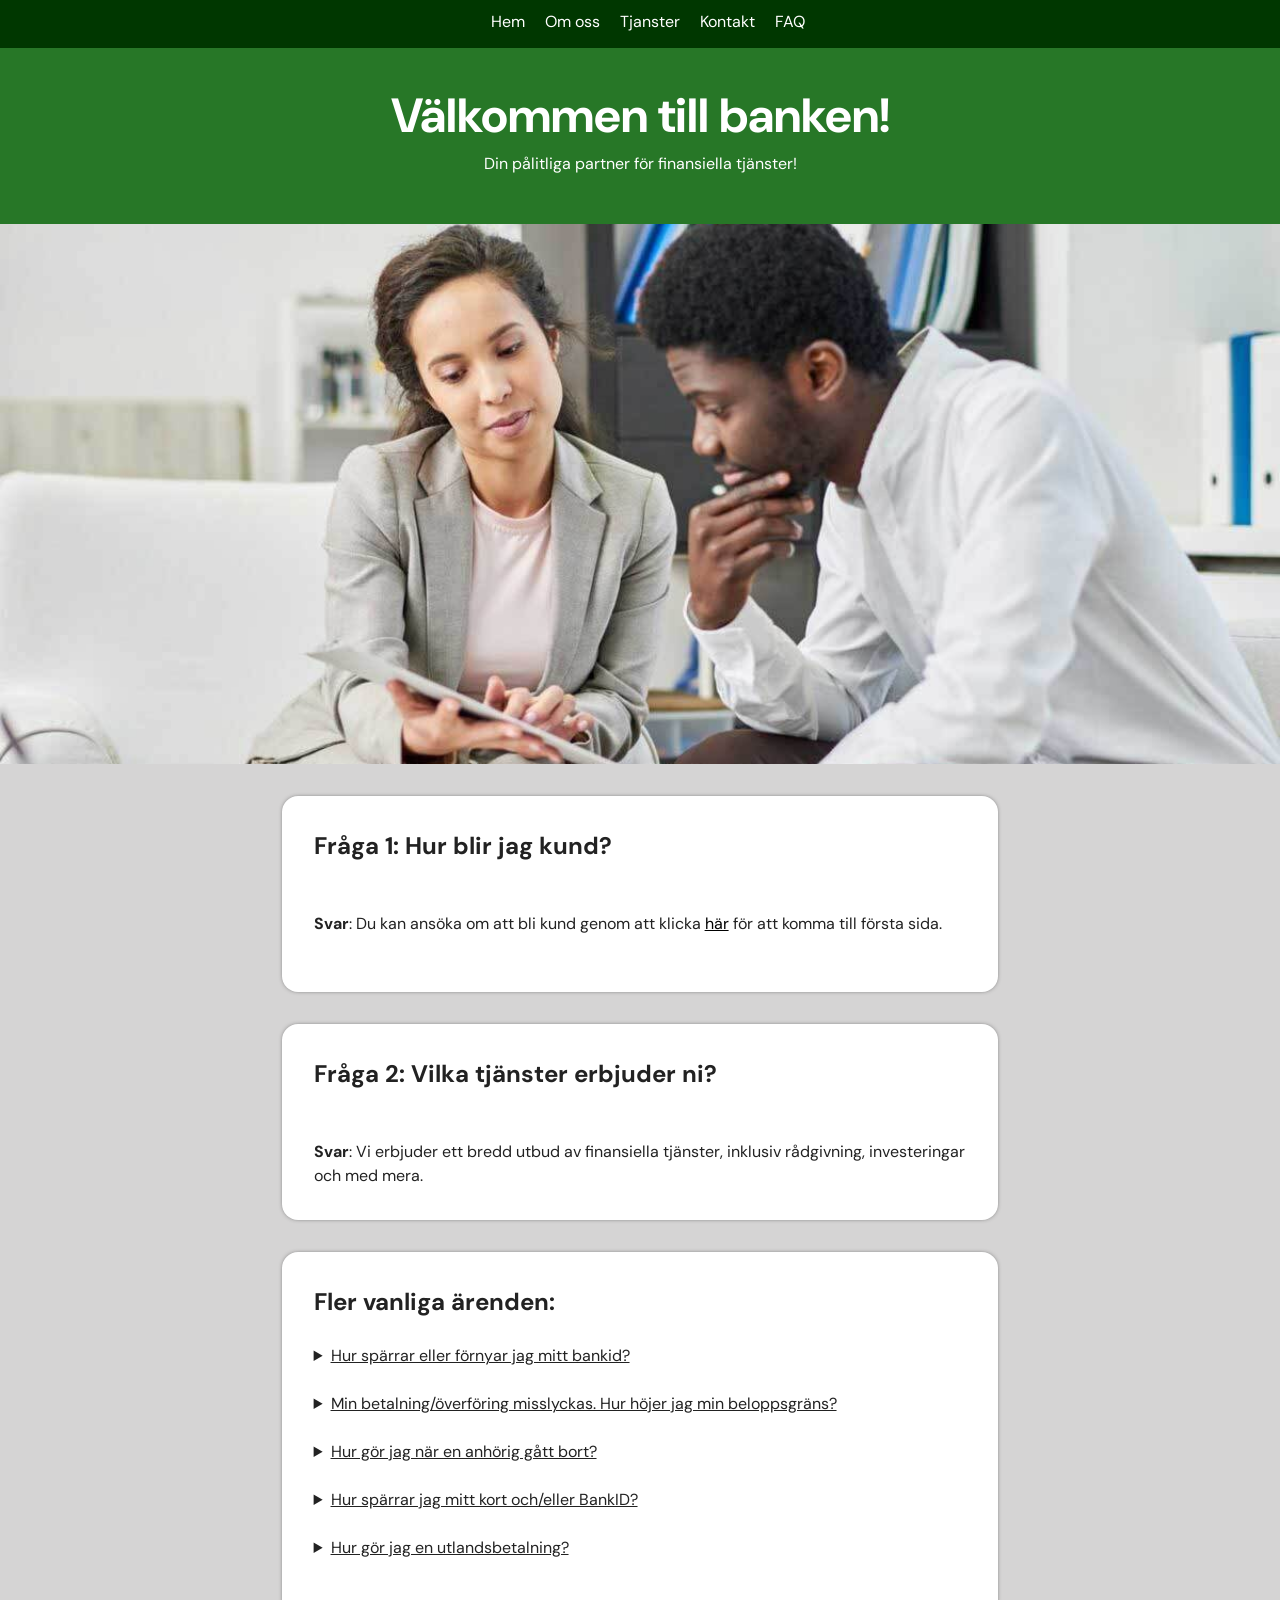
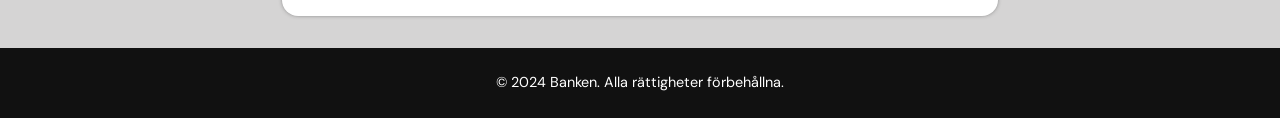
==== faq.html @ bcc9dff6 "fixat bilderna på alla sidor igen" ====
<!DOCTYPE html>
<html lang="en">
<head>
    <meta charset="UTF-8">
    <meta name="viewport" content="width=device-width, initial-scale=1.0">
    <meta name="description" content="Frågor och svar om Banken.">
    <link href="https://fonts.googleapis.com/css2?family=DM+Sans:ital,opsz,wght@0,9..40,100..1000;1,9..40,100..1000&display=swap" rel="stylesheet">
    <link rel="stylesheet" type="text/css" href="css/reset.css" />
    <link rel="stylesheet" type="text/css" href="css/styles.css" />
    <link rel="stylesheet" href="https://cdnjs.cloudflare.com/ajax/libs/font-awesome/4.7.0/css/font-awesome.min.css">
    <title>Banken</title>
</head>
<body>

    <header> 
        <nav>
            <ul>
                <li class="navlink"><a href="index.html">Hem</a></li>
                <li class="navlink"><a href="om-oss.html">Om oss</a></li>
                <li class="navlink"><a href="tjanster.html">Tjanster</a></li>
                <li class="navlink"><a href="kontakt.html">Kontakt</a></li>
                <li class="navlink"><a href="faq.html">FAQ</a></li>
            
                <div class="topnav">
                
                <div id="myLinks">
                    <a href="index.html">Hem</a>
                    <a href="tjanster.html">Tjänster</a>
                    <a href="om-oss.html">Om oss</a>
                    <a href="kontakt.html">Kontakt</a>
                    <a href="faq.html">FAQ</a>
                </div>
        
                <a href="javascript:void(0);" class="icon" onclick="myFunction()">
                    <i class="fa fa-bars"></i>
                </a>
            </div>
        
        </nav>

    <script>
        function myFunction() {
      var x = document.getElementById("myLinks");
      if (x.style.display === "block") {
        x.style.display = "none";
      } else {
        x.style.display = "block";
      }
    } 
    </script>

     <div class="title-wrapper">
        <h1>Välkommen till banken!</h1>
        <p>Din pålitliga partner för finansiella tjänster!</p>
     </div>

    <div class="top-image top-image-faq">
    </div>

    </header>
    
    <main class="inner-wrapper">

        <section class="section faq-question">
            
            <div class="box-container">
        
                <div class="box">
                <h2> Fråga 1: Hur blir jag kund?</h2><br>
                <p><strong>Svar</strong>: Du kan ansöka om att bli kund genom att klicka <a href="#index.html">här</a> för att komma till första sida.</p><br>
                </div> 
                
                <div class="box">
                <h2>Fråga 2: Vilka tjänster erbjuder ni?</h2><br>
                <p><strong>Svar</strong>: Vi erbjuder ett bredd utbud av finansiella tjänster, inklusiv rådgivning, investeringar och med mera.</p>
                </div>  
                <div class="box">
                    <h2>Fler vanliga ärenden:</h2><br>

                    <div class="accordion">
                        <details>
                            <summary><u>Hur spärrar eller förnyar jag mitt bankid?</u></summary>
                            <p>Om du har en ny mobil/surfplatta finns det två sätt att ladda ner ett nytt Mobilt BankID, beroende på om du har kvar Mobilt BankID på din gamla mobil/surfplatta. Välj det scenario som passar dig:

                                Jag har kvar ett giltigt BankID
                                
                                Jag har inget giltigt BankID/Ska skaffa BankID hos Nordea för första gången
                                
                                Observera att om du saknar giltigt BankID behöver du din personliga kod för att kunna skaffa ett nytt. Saknar du även personlig kod behöver du beställa en ny kod genom att ringa Kundservice på 0771-22 44 88.
                                
                                Läs mer om hur du skaffar och förnyar ditt BankID.</p>
    
                        </details><br>
                                        <details><summary><u>Min betalning/överföring misslyckas. Hur höjer jag min beloppsgräns?</u></summary>
                                                <p>Det finns en gräns för hur stora överföringar och betalningar du kan göra sammanlagt per dag. Gränsen är individuell och om du går över din gräns får du ett felmeddelande när du försöker göra din betalning eller överföring. Du kan ändra beloppsgränsen genom att ringa Kundservice på 0771-22 44 88.

                                Läs mer om beloppsgränser för Swish, kortköp och uttag i automat.</p>
                        </details><br>
                        <details><summary><u>Hur gör jag när en anhörig gått bort?</u></summary>
                        <p>Det är mycket att tänka på när någon går bort. Därför har vi tagit fram en checklista över vad du behöver göra, och vad vi hjälper dig med. 

                            Checklista - när en anhörig går bort
                            
                            Så hanterar du dödsboets räkningar
                            
                            Annat som är bra att veta vid dödsfall</p>
                        </details><br>
                        <details><summary><u>Hur spärrar jag mitt kort och/eller BankID?</u></summary>
                        <p>Behöver du spärra ditt kort och/eller BankID? Läs mer om vad du ska göra här.

                            Har du, eller misstänker du att du, blivit utsatt för bedrägeri? Läs mer om vad du ska göra här.</p>
                        </details><br>
                        <details><summary><u>Hur gör jag en utlandsbetalning?</u></summary>
                        <p>För att göra en utlandsbetalning behöver du först ansöka om tjänsten genom att ringa Kundtjänst. I samtalet behöver du kunna legitimera dig och sedan signera aktiveringen av tjänsten med hjälp av Mobilt BankID eller Nordea ID-dosa.

                            När tjänsten är aktiverad genomför du din betalning via sidan Utlandsbetalningar.</p>
                        </details><br>

                    </div>
                    
                </div>

            </div>           
        </section>
        
    </main>

    <footer>
        <p>© 2024 Banken. Alla rättigheter förbehållna.</p>
    </footer>
    
</body>
</html>
---- css/styles.css ----
body {
    background: #d5d4d4;
    color: #222;
    font-family: "DM Sans", sans-serif;
    font-weight: 400;
    font-size: clamp(1rem, 1.25vw, 1.25rem);
    font-style: normal;
}

h1, h2, h3, h4, h5, h6 {
	margin: 0;
	padding: 0;
}

h1 {
	font-size: 3rem;
	text-align: center;
}

header {
    background: rgb(7, 100, 7);
    color: #fff;
}

.title-wrapper {
	background: rgb(39, 119, 39);
	color: #fff;
	display: flex;
	flex-direction: column;
	justify-content: center;
	align-items: center;
	padding: 2rem 2rem 3rem;
	max-width: 100%;
}

/* nav {
	padding-bottom: 1.5rem;
	padding-top: 1.5rem;
} */

/* .hamburgare {   
    width: 25px;
    height: 25px;
    position: absolute;
    right: 1rem;
} */


.navlink {
    display: flex;
    flex-direction: row;
    /* gap: 2rem; */
    justify-content: center;
    list-style-type: none; 
    position: relative;
    margin-left: 1rem;
	/* skumt, men ok */
	top: 0.6rem;
}

.navlink a {
    color: #fff;
    text-decoration: none;
}

.navigation a:hover {
    text-decoration: underline;
}

a {
	color: black;
}

a:hover {
	text-decoration: underline;
}

main p {
	margin-top: 1.5rem;
}

/* Hero image */
.top-image {
	align-items: center;
	background-position: center; /* Position and center the image to scale nicely on all screens */
	background-repeat: no-repeat;
	background-size: cover;
	min-height: 40vh;
}

@media (min-width: 1200px) {
	.top-image {
		min-height: 60vh;
	}
}

/* Hero image for home page */
.top-image-home {
	background-image: url("/images/bankcard.jpg");
}

/* Hero image for service page */
.top-image-services {
	background-image: url("/images/pexels-tima-miroshnichenko.jpg");
}

/* Hero image for service page */
.top-image-about {
	background-image: url("/images/meeting.jpg");
}

/* Hero image for service page */
.top-image-faq {
	background-image: url("/images/helpkund\ \(1\).jpg");
}

/* Hero image for contact page */
.top-image-contact {
	background-image: url("/images/pexels-olly-3779670.jpg");
}

/* 
.inner-wrapper {
	padding-left: 4%;
	padding-right: 4%;
	margin: 0 auto;
}

@media (min-width: 768px) {

	.inner-wrapper {
		max-width: 70%;
		padding-left: 0;
		padding-right: 0;
	}
}

@media (min-width: 1200px) {

	.inner-wrapper {
		max-width: 45%;
		padding-left: 0;
		padding-right: 0;
	}
} */

.kontakt-section {
	width: 50%;
	margin: auto;
	/* padding-top: 3rem; */
}

/* 
.box-container {
	display: flex;
	flex-direction: column;
	gap: 2rem;
}

.box {
	background: #fff;
	border-radius: 1rem;
	box-shadow: 0 0 5px -2px #222;
	padding: 2rem;
	flex-grow: 1;
	flex-shrink: 1;
	flex-basis: 100%;
} */

.box-container {
	display: grid;
	grid-template-columns: 1fr;
	gap: 2rem;
	margin: 2rem;
}

.box-container-tjanster {
	display: grid;
	grid-template-columns: 1fr;
	gap: 2rem;
	margin: 2rem;
}

.box {
	display: grid;
	grid-template-columns: 1fr;
	background: #fff;
	border-radius: 1rem;
	box-shadow: 0 0 5px -2px #222;
	padding: 2rem;
}

@media (max-width: 700px) {
	.navigation, .navlink {
		visibility: hidden;
	}
}


@media (min-width: 700px) {
	.box-container {
		grid-template-columns: 1fr 1fr;
	}
	.navlink {
		display: inline-block;
	}
	.topnav {
		visibility: hidden;
	}
}

@media (min-width: 1200px) {
	.box-container {
		grid-template-columns: 1fr 1fr 1fr 1fr 1fr;
	}
	.box { 
		grid-column: 2 / 5;
	}
}

label{
	font-size: 1.3rem;
	font-weight: bold;
}

input[type=text], select, textarea {
	width: 100%;
	padding: 12px;
	border: 1px solid #ccc;
	border-radius: 4px;
	box-sizing: border-box;
	margin-top: 6px;
	margin-bottom: 16px;
	resize: vertical;
}

input[type=submit] {
	background-color: #04AA6D;
	font-size: 1.1rem;
	color: white;
	padding: 12px 20px;
	border: none;
	border-radius: 4px;
	cursor: pointer;
}

input[type=submit]:hover {
	background-color: #45a049;
}

#subject{
	height: 200px;
}
  
.contact-container {
	border-radius: 5px;
	background-color: #f2f2f2;
	padding: 20px;
}

.button { 
	padding: 0.5rem;
	background-color: rgb(0, 134, 0);
	color: white;
	border-radius: 1rem;
	border: 0px;
	margin-left: 0;
	margin-top: 1rem;
	margin-bottom: 2rem;
	min-width: 10rem;
	cursor: pointer;
}

.button:hover {
  background-color: darkgreen;
}

footer {
	background: #111;
	color: #fff;
	font-size: 0.9rem;
	padding: 1.5rem;
	text-align: center;
}

nav {
	max-height: 3rem;
	min-height: 3rem;
	background-color: rgb(0, 55, 0);
}

nav, .navlink {
	text-align: center;
}

/* DROPDOWN MENU */

.topnav {
	
    display: block;
    overflow: hidden;
    background-color: rgb(0, 55, 0);
    position: absolute;
	top: 0;
    min-height: 3rem;
    min-width: 10rem;
    right: 0;
  }

  
  
  /* Hide the links inside the navigation menu (except for logo/home) */
  .topnav #myLinks {
    /* display: flex; */
    border: 1px solid rgb(0, 0, 0);

  }
  
  /* Style navigation menu links */
  .topnav a {    
    color: rgb(230, 255, 237);
    padding: 14px 16px;
    text-decoration: none;
    font-size: 17px;
    display: block;

  }
  
  /* Style the hamburger menu */
  .topnav a.icon {
    background: rgb(39, 174, 53);
    display: block;
    position: absolute;
    right: 0;
    top: 0;
	height: 3rem;
  }
  
  /* Add a grey background color on mouse-over */
  .topnav a:hover {
    background-color: rgba(188, 255, 184, 0.826);
    color: black;

    transition: 0.3s;
  }
  
  /* Style the active link (or home/logo) */
  .active {
    background-color: rgb(0, 255, 38);
    color: white;
  }
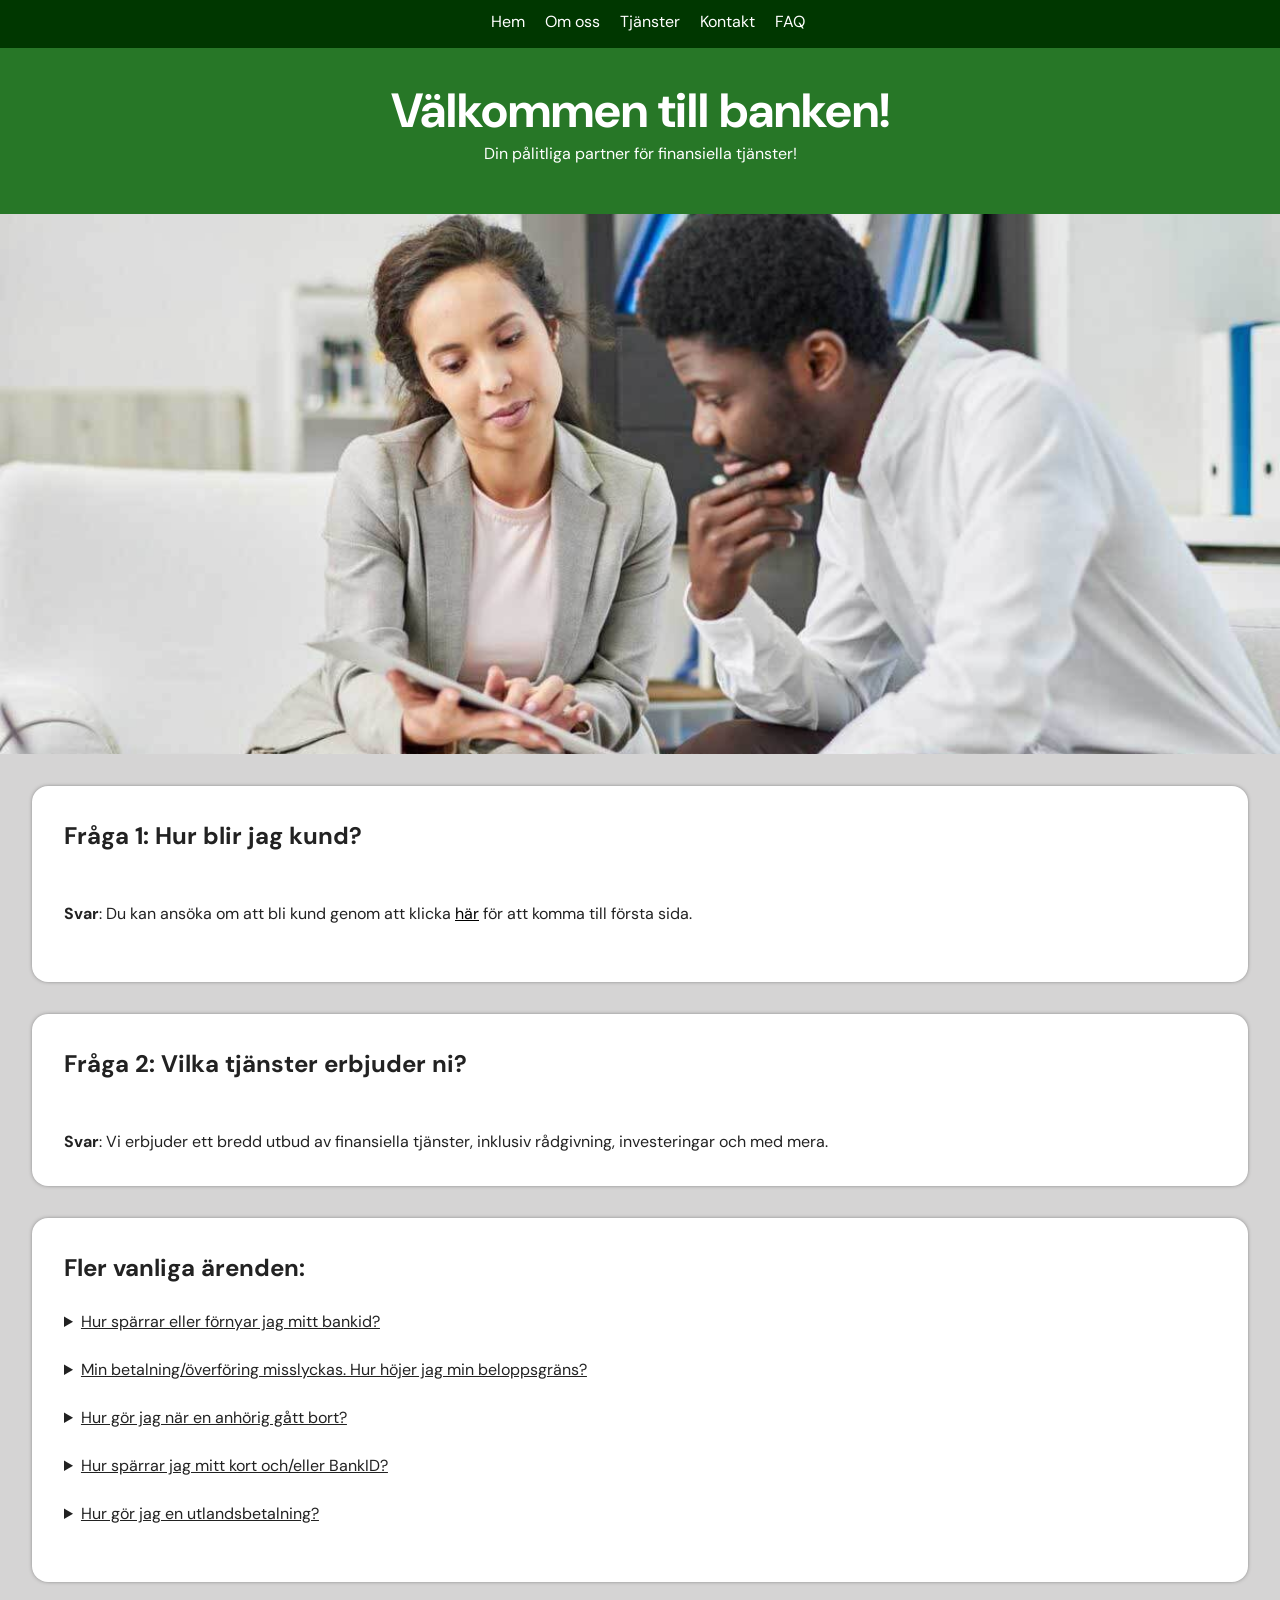
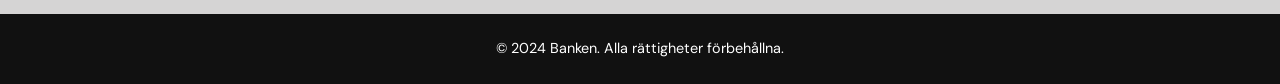
==== commit e1819d8e: "fixat stavfel på menyn" ====
--- a/faq.html
+++ b/faq.html
@@ -17,10 +17,10 @@
             <ul>
                 <li class="navlink"><a href="index.html">Hem</a></li>
                 <li class="navlink"><a href="om-oss.html">Om oss</a></li>
-                <li class="navlink"><a href="tjanster.html">Tjanster</a></li>
+                <li class="navlink"><a href="tjanster.html">Tjänster</a></li>
                 <li class="navlink"><a href="kontakt.html">Kontakt</a></li>
                 <li class="navlink"><a href="faq.html">FAQ</a></li>
-            
+            </ul>
                 <div class="topnav">
                 
                 <div id="myLinks">
--- a/css/styles.css
+++ b/css/styles.css
@@ -14,6 +14,7 @@
 
 h1 {
 	font-size: 3rem;
+	line-height: 1.3;
 	text-align: center;
 }
 
@@ -31,6 +32,10 @@
 	align-items: center;
 	padding: 2rem 2rem 3rem;
 	max-width: 100%;
+}
+
+.title-wrapper p {
+	text-align: center;
 }
 
 /* nav {
@@ -167,19 +172,7 @@
 	flex-basis: 100%;
 } */
 
-.box-container {
-	display: grid;
-	grid-template-columns: 1fr;
-	gap: 2rem;
-	margin: 2rem;
-}
-
-.box-container-tjanster {
-	display: grid;
-	grid-template-columns: 1fr;
-	gap: 2rem;
-	margin: 2rem;
-}
+
 
 .box {
 	display: grid;
@@ -188,11 +181,16 @@
 	border-radius: 1rem;
 	box-shadow: 0 0 5px -2px #222;
 	padding: 2rem;
+	margin: 2rem;
 }
 
 @media (max-width: 700px) {
-	.navigation, .navlink {
+	.navlink {
 		visibility: hidden;
+	}
+
+	.kontakt-section{
+		width: 100%;
 	}
 }
 
@@ -207,6 +205,10 @@
 	.topnav {
 		visibility: hidden;
 	}
+
+	.kontakt-section{
+		width: 70%;
+	}
 }
 
 @media (min-width: 1200px) {
@@ -216,7 +218,13 @@
 	.box { 
 		grid-column: 2 / 5;
 	}
-}
+
+	.kontakt-section{
+		width: 50%;
+	}
+}
+
+
 
 label{
 	font-size: 1.3rem;
@@ -303,7 +311,8 @@
     position: absolute;
 	top: 0;
     min-height: 3rem;
-    min-width: 10rem;
+	/* bredden på dropdownmenyn */
+    min-width: 100%; 
     right: 0;
   }
 
@@ -311,8 +320,10 @@
   
   /* Hide the links inside the navigation menu (except for logo/home) */
   .topnav #myLinks {
-    /* display: flex; */
-    border: 1px solid rgb(0, 0, 0);
+    display: flex;
+	display: none;
+	margin-top: 3rem;
+	margin-bottom: 3rem;
 
   }
   
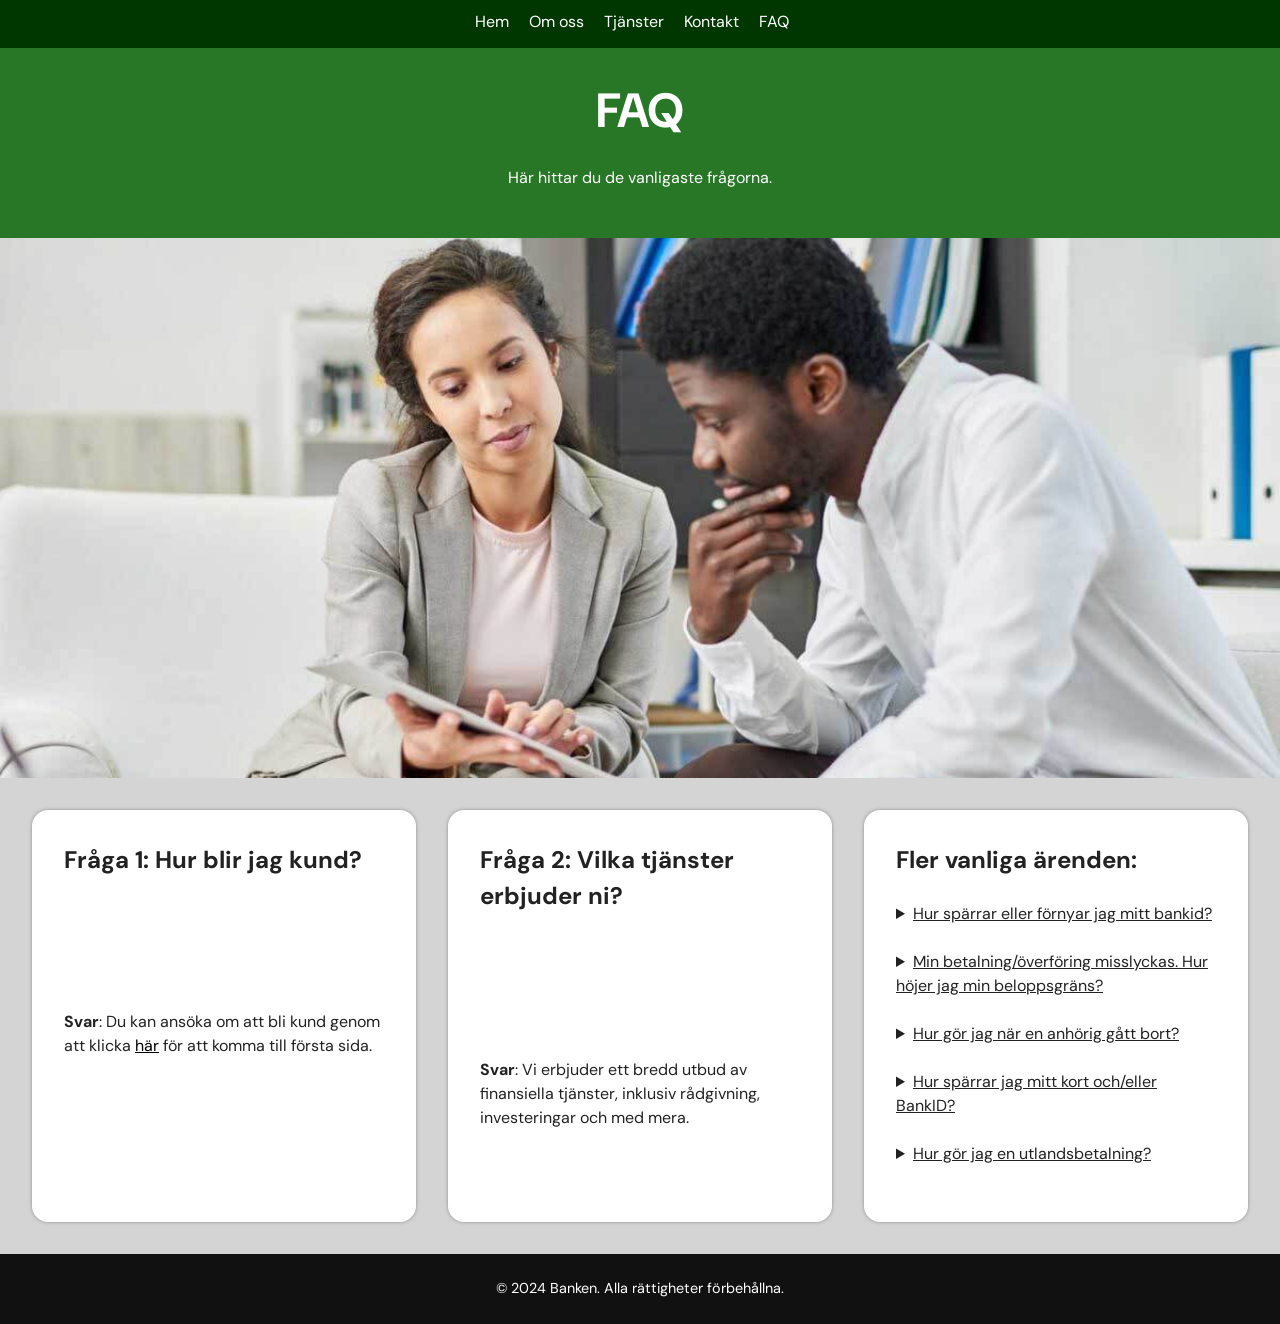
==== commit 96387f17: "Changed header text and lanuage to sv" ====
--- a/faq.html
+++ b/faq.html
@@ -1,5 +1,5 @@
 <!DOCTYPE html>
-<html lang="en">
+<html lang="sv">
 <head>
     <meta charset="UTF-8">
     <meta name="viewport" content="width=device-width, initial-scale=1.0">
@@ -50,8 +50,8 @@
     </script>
 
      <div class="title-wrapper">
-        <h1>Välkommen till banken!</h1>
-        <p>Din pålitliga partner för finansiella tjänster!</p>
+        <h1>FAQ</h1>
+        <p>Här hittar du de vanligaste frågorna.</p>
      </div>
 
     <div class="top-image top-image-faq">
--- a/css/styles.css
+++ b/css/styles.css
@@ -35,21 +35,9 @@
 }
 
 .title-wrapper p {
+	margin-top: 1.5rem;
 	text-align: center;
 }
-
-/* nav {
-	padding-bottom: 1.5rem;
-	padding-top: 1.5rem;
-} */
-
-/* .hamburgare {   
-    width: 25px;
-    height: 25px;
-    position: absolute;
-    right: 1rem;
-} */
-
 
 .navlink {
     display: flex;
@@ -58,7 +46,7 @@
     justify-content: center;
     list-style-type: none; 
     position: relative;
-    margin-left: 1rem;
+    margin-right: 1rem;
 	/* skumt, men ok */
 	top: 0.6rem;
 }
@@ -78,10 +66,6 @@
 
 a:hover {
 	text-decoration: underline;
-}
-
-main p {
-	margin-top: 1.5rem;
 }
 
 /* Hero image */
@@ -124,57 +108,21 @@
 	background-image: url("/images/pexels-olly-3779670.jpg");
 }
 
-/* 
-.inner-wrapper {
-	padding-left: 4%;
-	padding-right: 4%;
-	margin: 0 auto;
-}
-
-@media (min-width: 768px) {
-
-	.inner-wrapper {
-		max-width: 70%;
-		padding-left: 0;
-		padding-right: 0;
-	}
-}
-
-@media (min-width: 1200px) {
-
-	.inner-wrapper {
-		max-width: 45%;
-		padding-left: 0;
-		padding-right: 0;
-	}
-} */
-
 .kontakt-section {
 	width: 50%;
 	margin: auto;
-	/* padding-top: 3rem; */
-}
-
-/* 
+}
+
 .box-container {
-	display: flex;
-	flex-direction: column;
+	display: grid;
+	grid-template-columns: 1fr;
 	gap: 2rem;
-}
-
-.box {
-	background: #fff;
-	border-radius: 1rem;
-	box-shadow: 0 0 5px -2px #222;
-	padding: 2rem;
-	flex-grow: 1;
-	flex-shrink: 1;
-	flex-basis: 100%;
-} */
-
-
-
-.box {
+	margin: 2rem;
+}
+
+
+
+.kontakt-box {
 	display: grid;
 	grid-template-columns: 1fr;
 	background: #fff;
@@ -184,6 +132,19 @@
 	margin: 2rem;
 }
 
+.box{
+	display: grid;
+	grid-template-columns: 1fr;
+	background: #fff;
+	border-radius: 1rem;
+	box-shadow: 0 0 5px -2px #222;
+	padding: 2rem;
+}
+
+.kontakt-huvudrubrik{
+	padding: 1rem;
+}
+
 @media (max-width: 700px) {
 	.navlink {
 		visibility: hidden;
@@ -213,11 +174,9 @@
 
 @media (min-width: 1200px) {
 	.box-container {
-		grid-template-columns: 1fr 1fr 1fr 1fr 1fr;
-	}
-	.box { 
-		grid-column: 2 / 5;
-	}
+		grid-template-columns: 1fr 1fr 1fr;
+	}
+
 
 	.kontakt-section{
 		width: 50%;
@@ -243,17 +202,17 @@
 }
 
 input[type=submit] {
-	background-color: #04AA6D;
+	background-color: rgb(0, 134, 0);
 	font-size: 1.1rem;
 	color: white;
-	padding: 12px 20px;
+	padding: 0.5rem;
 	border: none;
-	border-radius: 4px;
+	border-radius: 1rem;
 	cursor: pointer;
 }
 
 input[type=submit]:hover {
-	background-color: #45a049;
+	background-color: darkgreen;
 }
 
 #subject{
@@ -274,7 +233,7 @@
 	border: 0px;
 	margin-left: 0;
 	margin-top: 1rem;
-	margin-bottom: 2rem;
+	/* margin-bottom: 2rem; */
 	min-width: 10rem;
 	cursor: pointer;
 }
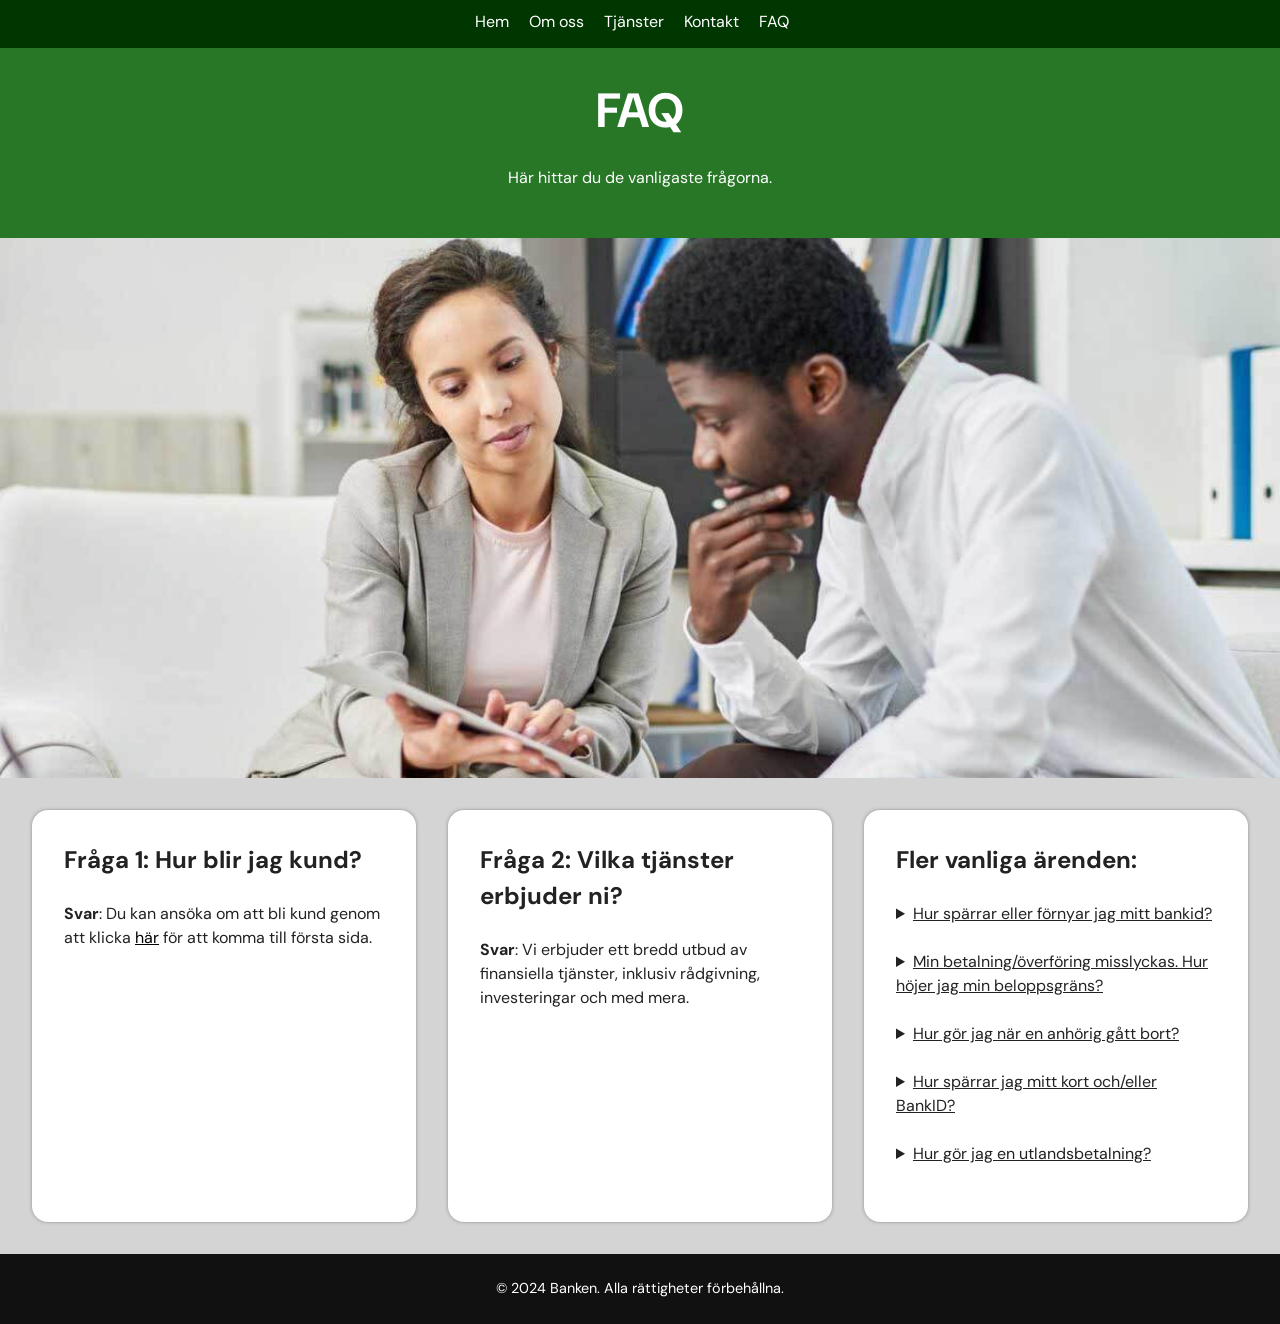
==== commit 110db941: "Styling fix for box" ====
--- a/faq.html
+++ b/faq.html
@@ -65,16 +65,16 @@
             
             <div class="box-container">
         
-                <div class="box">
+                <div class="box-faq">
                 <h2> Fråga 1: Hur blir jag kund?</h2><br>
                 <p><strong>Svar</strong>: Du kan ansöka om att bli kund genom att klicka <a href="#index.html">här</a> för att komma till första sida.</p><br>
                 </div> 
                 
-                <div class="box">
+                <div class="box-faq">
                 <h2>Fråga 2: Vilka tjänster erbjuder ni?</h2><br>
                 <p><strong>Svar</strong>: Vi erbjuder ett bredd utbud av finansiella tjänster, inklusiv rådgivning, investeringar och med mera.</p>
                 </div>  
-                <div class="box">
+                <div class="box-faq">
                     <h2>Fler vanliga ärenden:</h2><br>
 
                     <div class="accordion">
--- a/css/styles.css
+++ b/css/styles.css
@@ -120,8 +120,6 @@
 	margin: 2rem;
 }
 
-
-
 .kontakt-box {
 	display: grid;
 	grid-template-columns: 1fr;
@@ -132,9 +130,17 @@
 	margin: 2rem;
 }
 
-.box{
-	display: grid;
-	grid-template-columns: 1fr;
+.box {
+	display: flex;
+	background: #fff;
+	border-radius: 1rem;
+	box-shadow: 0 0 5px -2px #222;
+	padding: 2rem; 
+	flex-direction: column;
+	justify-content: space-between;	
+}
+
+.box-faq {
 	background: #fff;
 	border-radius: 1rem;
 	box-shadow: 0 0 5px -2px #222;
@@ -142,6 +148,9 @@
 }
 
 .kontakt-huvudrubrik{
+	font-size: 3rem;
+	line-height: 1.3;
+	text-align: center;
 	padding: 1rem;
 }
 
@@ -230,11 +239,8 @@
 	background-color: rgb(0, 134, 0);
 	color: white;
 	border-radius: 1rem;
-	border: 0px;
-	margin-left: 0;
+	border: 0;
 	margin-top: 1rem;
-	/* margin-bottom: 2rem; */
-	min-width: 10rem;
 	cursor: pointer;
 }
 
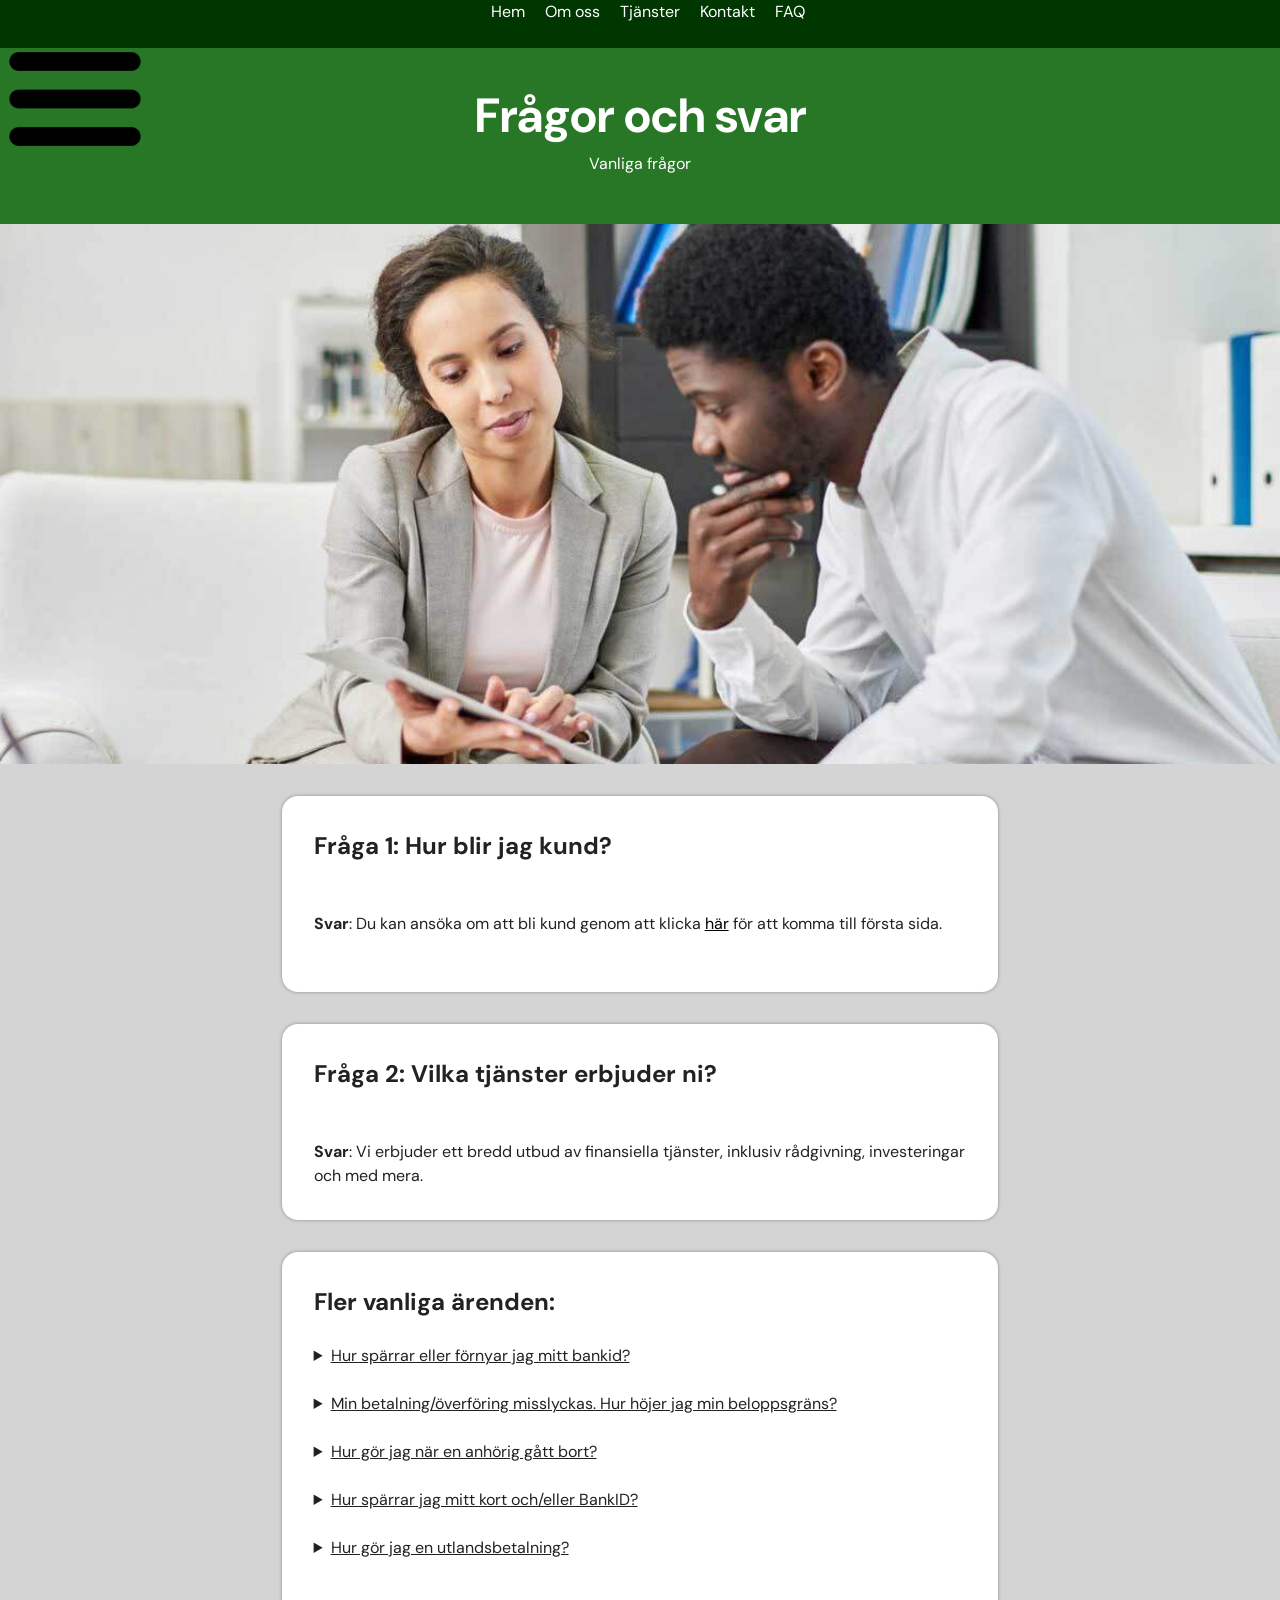
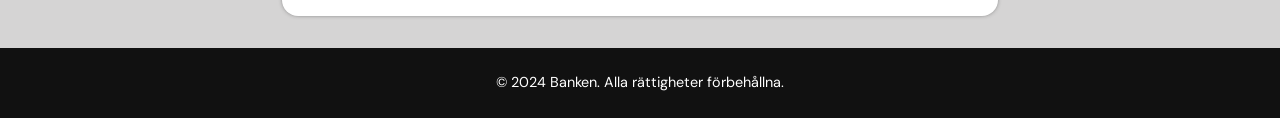
==== commit 2866d6b4: "magin left för FAQ texter" ====
--- a/faq.html
+++ b/faq.html
@@ -1,60 +1,39 @@
 <!DOCTYPE html>
-<html lang="sv">
+<html lang="en">
 <head>
     <meta charset="UTF-8">
     <meta name="viewport" content="width=device-width, initial-scale=1.0">
-    <meta name="description" content="Frågor och svar om Banken.">
     <link href="https://fonts.googleapis.com/css2?family=DM+Sans:ital,opsz,wght@0,9..40,100..1000;1,9..40,100..1000&display=swap" rel="stylesheet">
     <link rel="stylesheet" type="text/css" href="css/reset.css" />
     <link rel="stylesheet" type="text/css" href="css/styles.css" />
-    <link rel="stylesheet" href="https://cdnjs.cloudflare.com/ajax/libs/font-awesome/4.7.0/css/font-awesome.min.css">
     <title>Banken</title>
 </head>
 <body>
 
     <header> 
-        <nav>
-            <ul>
-                <li class="navlink"><a href="index.html">Hem</a></li>
-                <li class="navlink"><a href="om-oss.html">Om oss</a></li>
-                <li class="navlink"><a href="tjanster.html">Tjänster</a></li>
-                <li class="navlink"><a href="kontakt.html">Kontakt</a></li>
-                <li class="navlink"><a href="faq.html">FAQ</a></li>
-            </ul>
-                <div class="topnav">
-                
-                <div id="myLinks">
-                    <a href="index.html">Hem</a>
-                    <a href="tjanster.html">Tjänster</a>
-                    <a href="om-oss.html">Om oss</a>
-                    <a href="kontakt.html">Kontakt</a>
-                    <a href="faq.html">FAQ</a>
-                </div>
+     <nav>
+        <ul class="navigation">
+            <li class="navlink"><a href="index.html">Hem</a></li>
+            <li class="navlink"><a href="om-oss.html">Om oss</a></li>
+            <li class="navlink"><a href="tjanster.html">Tjänster</a></li>
+            <li class="navlink"><a href="kontakt.html">Kontakt</a></li>
+            <li class="navlink"><a href="faq.html">FAQ</a></li>
+        <div class="hamburgare"> 
+           <img
+           src="hamburgarmeny.png"
+           alt="Hamburgermeny"
+           aria-label="Öppna menyn">
+       </div>
         
-                <a href="javascript:void(0);" class="icon" onclick="myFunction()">
-                    <i class="fa fa-bars"></i>
-                </a>
-            </div>
-        
-        </nav>
-
-    <script>
-        function myFunction() {
-      var x = document.getElementById("myLinks");
-      if (x.style.display === "block") {
-        x.style.display = "none";
-      } else {
-        x.style.display = "block";
-      }
-    } 
-    </script>
+        </ul>
+     </nav>
 
      <div class="title-wrapper">
-        <h1>FAQ</h1>
-        <p>Här hittar du de vanligaste frågorna.</p>
+        <h1>Frågor och svar</h1>
+        <p>Vanliga frågor</p>
      </div>
 
-    <div class="top-image top-image-faq">
+     <div class="top-image top-image-faq">
     </div>
 
     </header>
@@ -65,22 +44,22 @@
             
             <div class="box-container">
         
-                <div class="box-faq">
+                <div class="box">
                 <h2> Fråga 1: Hur blir jag kund?</h2><br>
                 <p><strong>Svar</strong>: Du kan ansöka om att bli kund genom att klicka <a href="#index.html">här</a> för att komma till första sida.</p><br>
                 </div> 
                 
-                <div class="box-faq">
+                <div class="box">
                 <h2>Fråga 2: Vilka tjänster erbjuder ni?</h2><br>
                 <p><strong>Svar</strong>: Vi erbjuder ett bredd utbud av finansiella tjänster, inklusiv rådgivning, investeringar och med mera.</p>
                 </div>  
-                <div class="box-faq">
+                <div class="box">
                     <h2>Fler vanliga ärenden:</h2><br>
 
                     <div class="accordion">
                         <details>
                             <summary><u>Hur spärrar eller förnyar jag mitt bankid?</u></summary>
-                            <p>Om du har en ny mobil/surfplatta finns det två sätt att ladda ner ett nytt Mobilt BankID, beroende på om du har kvar Mobilt BankID på din gamla mobil/surfplatta. Välj det scenario som passar dig:
+                            <p class="FAQ-paragraph">Om du har en ny mobil/surfplatta finns det två sätt att ladda ner ett nytt Mobilt BankID, beroende på om du har kvar Mobilt BankID på din gamla mobil/surfplatta. Välj det scenario som passar dig:
 
                                 Jag har kvar ett giltigt BankID
                                 
@@ -92,12 +71,12 @@
     
                         </details><br>
                                         <details><summary><u>Min betalning/överföring misslyckas. Hur höjer jag min beloppsgräns?</u></summary>
-                                                <p>Det finns en gräns för hur stora överföringar och betalningar du kan göra sammanlagt per dag. Gränsen är individuell och om du går över din gräns får du ett felmeddelande när du försöker göra din betalning eller överföring. Du kan ändra beloppsgränsen genom att ringa Kundservice på 0771-22 44 88.
+                                                <p class="FAQ-paragraph">Det finns en gräns för hur stora överföringar och betalningar du kan göra sammanlagt per dag. Gränsen är individuell och om du går över din gräns får du ett felmeddelande när du försöker göra din betalning eller överföring. Du kan ändra beloppsgränsen genom att ringa Kundservice på 0771-22 44 88.
 
                                 Läs mer om beloppsgränser för Swish, kortköp och uttag i automat.</p>
                         </details><br>
                         <details><summary><u>Hur gör jag när en anhörig gått bort?</u></summary>
-                        <p>Det är mycket att tänka på när någon går bort. Därför har vi tagit fram en checklista över vad du behöver göra, och vad vi hjälper dig med. 
+                        <p class="FAQ-paragraph">Det är mycket att tänka på när någon går bort. Därför har vi tagit fram en checklista över vad du behöver göra, och vad vi hjälper dig med. 
 
                             Checklista - när en anhörig går bort
                             
@@ -106,12 +85,12 @@
                             Annat som är bra att veta vid dödsfall</p>
                         </details><br>
                         <details><summary><u>Hur spärrar jag mitt kort och/eller BankID?</u></summary>
-                        <p>Behöver du spärra ditt kort och/eller BankID? Läs mer om vad du ska göra här.
+                        <p class="FAQ-pararaph">Behöver du spärra ditt kort och/eller BankID? Läs mer om vad du ska göra här.
 
                             Har du, eller misstänker du att du, blivit utsatt för bedrägeri? Läs mer om vad du ska göra här.</p>
                         </details><br>
                         <details><summary><u>Hur gör jag en utlandsbetalning?</u></summary>
-                        <p>För att göra en utlandsbetalning behöver du först ansöka om tjänsten genom att ringa Kundtjänst. I samtalet behöver du kunna legitimera dig och sedan signera aktiveringen av tjänsten med hjälp av Mobilt BankID eller Nordea ID-dosa.
+                        <p class="FAQ-paragraph">För att göra en utlandsbetalning behöver du först ansöka om tjänsten genom att ringa Kundtjänst. I samtalet behöver du kunna legitimera dig och sedan signera aktiveringen av tjänsten med hjälp av Mobilt BankID eller Nordea ID-dosa.
 
                             När tjänsten är aktiverad genomför du din betalning via sidan Utlandsbetalningar.</p>
                         </details><br>
--- a/css/styles.css
+++ b/css/styles.css
@@ -14,7 +14,6 @@
 
 h1 {
 	font-size: 3rem;
-	line-height: 1.3;
 	text-align: center;
 }
 
@@ -34,21 +33,27 @@
 	max-width: 100%;
 }
 
-.title-wrapper p {
-	margin-top: 1.5rem;
-	text-align: center;
-}
+/* nav {
+	padding-bottom: 1.5rem;
+	padding-top: 1.5rem;
+} */
+
+/* .hamburgare {   
+    width: 25px;
+    height: 25px;
+    position: absolute;
+    right: 1rem;
+} */
+
 
 .navlink {
     display: flex;
     flex-direction: row;
-    /* gap: 2rem; */
+    gap: 2rem;
     justify-content: center;
     list-style-type: none; 
     position: relative;
-    margin-right: 1rem;
-	/* skumt, men ok */
-	top: 0.6rem;
+    margin-left: 1rem;
 }
 
 .navlink a {
@@ -66,6 +71,10 @@
 
 a:hover {
 	text-decoration: underline;
+}
+
+main p {
+	margin-top: 1.5rem;
 }
 
 /* Hero image */
@@ -108,10 +117,53 @@
 	background-image: url("/images/pexels-olly-3779670.jpg");
 }
 
+/* 
+.inner-wrapper {
+	padding-left: 4%;
+	padding-right: 4%;
+	margin: 0 auto;
+}
+
+@media (min-width: 768px) {
+
+	.inner-wrapper {
+		max-width: 70%;
+		padding-left: 0;
+		padding-right: 0;
+	}
+}
+
+@media (min-width: 1200px) {
+
+	.inner-wrapper {
+		max-width: 45%;
+		padding-left: 0;
+		padding-right: 0;
+	}
+} */
+
 .kontakt-section {
 	width: 50%;
 	margin: auto;
-}
+	/* padding-top: 3rem; */
+}
+
+/* 
+.box-container {
+	display: flex;
+	flex-direction: column;
+	gap: 2rem;
+}
+
+.box {
+	background: #fff;
+	border-radius: 1rem;
+	box-shadow: 0 0 5px -2px #222;
+	padding: 2rem;
+	flex-grow: 1;
+	flex-shrink: 1;
+	flex-basis: 100%;
+} */
 
 .box-container {
 	display: grid;
@@ -120,47 +172,25 @@
 	margin: 2rem;
 }
 
-.kontakt-box {
+.box-container-tjanster {
+	display: grid;
+	grid-template-columns: 1fr;
+	gap: 2rem;
+	margin: 2rem;
+}
+
+.box {
 	display: grid;
 	grid-template-columns: 1fr;
 	background: #fff;
 	border-radius: 1rem;
 	box-shadow: 0 0 5px -2px #222;
 	padding: 2rem;
-	margin: 2rem;
-}
-
-.box {
-	display: flex;
-	background: #fff;
-	border-radius: 1rem;
-	box-shadow: 0 0 5px -2px #222;
-	padding: 2rem; 
-	flex-direction: column;
-	justify-content: space-between;	
-}
-
-.box-faq {
-	background: #fff;
-	border-radius: 1rem;
-	box-shadow: 0 0 5px -2px #222;
-	padding: 2rem;
-}
-
-.kontakt-huvudrubrik{
-	font-size: 3rem;
-	line-height: 1.3;
-	text-align: center;
-	padding: 1rem;
 }
 
 @media (max-width: 700px) {
-	.navlink {
+	.navigation, .navlink {
 		visibility: hidden;
-	}
-
-	.kontakt-section{
-		width: 100%;
 	}
 }
 
@@ -175,24 +205,16 @@
 	.topnav {
 		visibility: hidden;
 	}
-
-	.kontakt-section{
-		width: 70%;
-	}
 }
 
 @media (min-width: 1200px) {
 	.box-container {
-		grid-template-columns: 1fr 1fr 1fr;
-	}
-
-
-	.kontakt-section{
-		width: 50%;
-	}
-}
-
-
+		grid-template-columns: 1fr 1fr 1fr 1fr 1fr;
+	}
+	.box { 
+		grid-column: 2 / 5;
+	}
+}
 
 label{
 	font-size: 1.3rem;
@@ -211,17 +233,17 @@
 }
 
 input[type=submit] {
-	background-color: rgb(0, 134, 0);
+	background-color: #04AA6D;
 	font-size: 1.1rem;
 	color: white;
-	padding: 0.5rem;
+	padding: 12px 20px;
 	border: none;
-	border-radius: 1rem;
+	border-radius: 4px;
 	cursor: pointer;
 }
 
 input[type=submit]:hover {
-	background-color: darkgreen;
+	background-color: #45a049;
 }
 
 #subject{
@@ -239,8 +261,11 @@
 	background-color: rgb(0, 134, 0);
 	color: white;
 	border-radius: 1rem;
-	border: 0;
+	border: 0px;
+	margin-left: 0;
 	margin-top: 1rem;
+	margin-bottom: 2rem;
+	min-width: 10rem;
 	cursor: pointer;
 }
 
@@ -260,40 +285,40 @@
 	max-height: 3rem;
 	min-height: 3rem;
 	background-color: rgb(0, 55, 0);
-}
-
-nav, .navlink {
 	text-align: center;
 }
 
 /* DROPDOWN MENU */
 
 .topnav {
-	
+
     display: block;
     overflow: hidden;
-    background-color: rgb(0, 55, 0);
+    background-color: rgb(7, 100, 7);
     position: absolute;
 	top: 0;
     min-height: 3rem;
-	/* bredden på dropdownmenyn */
-    min-width: 100%; 
+    min-width: 10rem;
     right: 0;
   }
+.FAQ-paragraph {
+
+			margin-left: 6%;
+			color: #000302;
+		}
 
   
   
   /* Hide the links inside the navigation menu (except for logo/home) */
   .topnav #myLinks {
     display: flex;
-	display: none;
-	margin-top: 3rem;
-	margin-bottom: 3rem;
+    border: 1px solid rgb(0, 0, 0);
 
   }
   
   /* Style navigation menu links */
-  .topnav a {    
+  .topnav a {
+    
     color: rgb(230, 255, 237);
     padding: 14px 16px;
     text-decoration: none;
@@ -324,5 +349,4 @@
   .active {
     background-color: rgb(0, 255, 38);
     color: white;
-  } 
-
+  } 
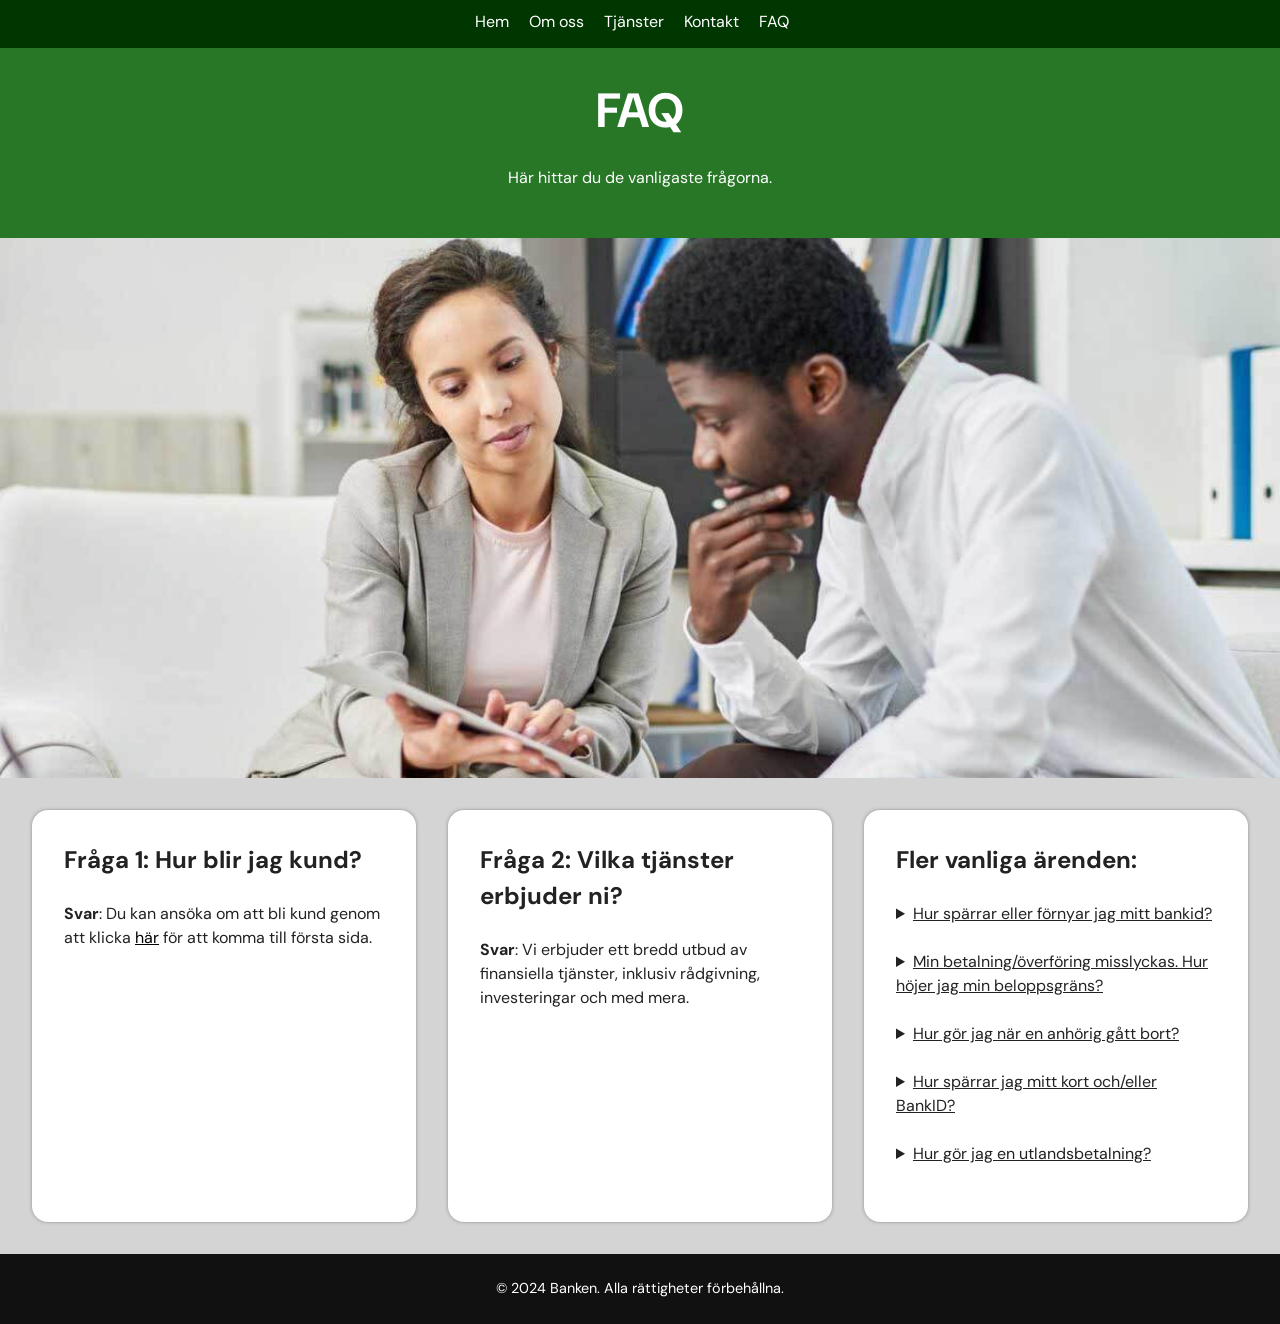
==== commit fcf5bbbe: "Merge branch 'Shabbe'" ====
--- a/faq.html
+++ b/faq.html
@@ -1,39 +1,60 @@
 <!DOCTYPE html>
-<html lang="en">
+<html lang="sv">
 <head>
     <meta charset="UTF-8">
     <meta name="viewport" content="width=device-width, initial-scale=1.0">
+    <meta name="description" content="Frågor och svar om Banken.">
     <link href="https://fonts.googleapis.com/css2?family=DM+Sans:ital,opsz,wght@0,9..40,100..1000;1,9..40,100..1000&display=swap" rel="stylesheet">
     <link rel="stylesheet" type="text/css" href="css/reset.css" />
     <link rel="stylesheet" type="text/css" href="css/styles.css" />
+    <link rel="stylesheet" href="https://cdnjs.cloudflare.com/ajax/libs/font-awesome/4.7.0/css/font-awesome.min.css">
     <title>Banken</title>
 </head>
 <body>
 
     <header> 
-     <nav>
-        <ul class="navigation">
-            <li class="navlink"><a href="index.html">Hem</a></li>
-            <li class="navlink"><a href="om-oss.html">Om oss</a></li>
-            <li class="navlink"><a href="tjanster.html">Tjänster</a></li>
-            <li class="navlink"><a href="kontakt.html">Kontakt</a></li>
-            <li class="navlink"><a href="faq.html">FAQ</a></li>
-        <div class="hamburgare"> 
-           <img
-           src="hamburgarmeny.png"
-           alt="Hamburgermeny"
-           aria-label="Öppna menyn">
-       </div>
+        <nav>
+            <ul>
+                <li class="navlink"><a href="index.html">Hem</a></li>
+                <li class="navlink"><a href="om-oss.html">Om oss</a></li>
+                <li class="navlink"><a href="tjanster.html">Tjänster</a></li>
+                <li class="navlink"><a href="kontakt.html">Kontakt</a></li>
+                <li class="navlink"><a href="faq.html">FAQ</a></li>
+            </ul>
+                <div class="topnav">
+                
+                <div id="myLinks">
+                    <a href="index.html">Hem</a>
+                    <a href="tjanster.html">Tjänster</a>
+                    <a href="om-oss.html">Om oss</a>
+                    <a href="kontakt.html">Kontakt</a>
+                    <a href="faq.html">FAQ</a>
+                </div>
         
-        </ul>
-     </nav>
+                <a href="javascript:void(0);" class="icon" onclick="myFunction()">
+                    <i class="fa fa-bars"></i>
+                </a>
+            </div>
+        
+        </nav>
+
+    <script>
+        function myFunction() {
+      var x = document.getElementById("myLinks");
+      if (x.style.display === "block") {
+        x.style.display = "none";
+      } else {
+        x.style.display = "block";
+      }
+    } 
+    </script>
 
      <div class="title-wrapper">
-        <h1>Frågor och svar</h1>
-        <p>Vanliga frågor</p>
+        <h1>FAQ</h1>
+        <p>Här hittar du de vanligaste frågorna.</p>
      </div>
 
-     <div class="top-image top-image-faq">
+    <div class="top-image top-image-faq">
     </div>
 
     </header>
@@ -44,16 +65,16 @@
             
             <div class="box-container">
         
-                <div class="box">
+                <div class="box-faq">
                 <h2> Fråga 1: Hur blir jag kund?</h2><br>
                 <p><strong>Svar</strong>: Du kan ansöka om att bli kund genom att klicka <a href="#index.html">här</a> för att komma till första sida.</p><br>
                 </div> 
                 
-                <div class="box">
+                <div class="box-faq">
                 <h2>Fråga 2: Vilka tjänster erbjuder ni?</h2><br>
                 <p><strong>Svar</strong>: Vi erbjuder ett bredd utbud av finansiella tjänster, inklusiv rådgivning, investeringar och med mera.</p>
                 </div>  
-                <div class="box">
+                <div class="box-faq">
                     <h2>Fler vanliga ärenden:</h2><br>
 
                     <div class="accordion">
--- a/css/styles.css
+++ b/css/styles.css
@@ -14,6 +14,7 @@
 
 h1 {
 	font-size: 3rem;
+	line-height: 1.3;
 	text-align: center;
 }
 
@@ -33,27 +34,21 @@
 	max-width: 100%;
 }
 
-/* nav {
-	padding-bottom: 1.5rem;
-	padding-top: 1.5rem;
-} */
-
-/* .hamburgare {   
-    width: 25px;
-    height: 25px;
-    position: absolute;
-    right: 1rem;
-} */
-
+.title-wrapper p {
+	margin-top: 1.5rem;
+	text-align: center;
+}
 
 .navlink {
     display: flex;
     flex-direction: row;
-    gap: 2rem;
+    /* gap: 2rem; */
     justify-content: center;
     list-style-type: none; 
     position: relative;
-    margin-left: 1rem;
+    margin-right: 1rem;
+	/* skumt, men ok */
+	top: 0.6rem;
 }
 
 .navlink a {
@@ -71,10 +66,6 @@
 
 a:hover {
 	text-decoration: underline;
-}
-
-main p {
-	margin-top: 1.5rem;
 }
 
 /* Hero image */
@@ -117,53 +108,10 @@
 	background-image: url("/images/pexels-olly-3779670.jpg");
 }
 
-/* 
-.inner-wrapper {
-	padding-left: 4%;
-	padding-right: 4%;
-	margin: 0 auto;
-}
-
-@media (min-width: 768px) {
-
-	.inner-wrapper {
-		max-width: 70%;
-		padding-left: 0;
-		padding-right: 0;
-	}
-}
-
-@media (min-width: 1200px) {
-
-	.inner-wrapper {
-		max-width: 45%;
-		padding-left: 0;
-		padding-right: 0;
-	}
-} */
-
 .kontakt-section {
 	width: 50%;
 	margin: auto;
-	/* padding-top: 3rem; */
-}
-
-/* 
-.box-container {
-	display: flex;
-	flex-direction: column;
-	gap: 2rem;
-}
-
-.box {
-	background: #fff;
-	border-radius: 1rem;
-	box-shadow: 0 0 5px -2px #222;
-	padding: 2rem;
-	flex-grow: 1;
-	flex-shrink: 1;
-	flex-basis: 100%;
-} */
+}
 
 .box-container {
 	display: grid;
@@ -172,25 +120,47 @@
 	margin: 2rem;
 }
 
-.box-container-tjanster {
-	display: grid;
-	grid-template-columns: 1fr;
-	gap: 2rem;
-	margin: 2rem;
-}
-
-.box {
+.kontakt-box {
 	display: grid;
 	grid-template-columns: 1fr;
 	background: #fff;
 	border-radius: 1rem;
 	box-shadow: 0 0 5px -2px #222;
 	padding: 2rem;
+	margin: 2rem;
+}
+
+.box {
+	display: flex;
+	background: #fff;
+	border-radius: 1rem;
+	box-shadow: 0 0 5px -2px #222;
+	padding: 2rem; 
+	flex-direction: column;
+	justify-content: space-between;	
+}
+
+.box-faq {
+	background: #fff;
+	border-radius: 1rem;
+	box-shadow: 0 0 5px -2px #222;
+	padding: 2rem;
+}
+
+.kontakt-huvudrubrik{
+	font-size: 3rem;
+	line-height: 1.3;
+	text-align: center;
+	padding: 1rem;
 }
 
 @media (max-width: 700px) {
-	.navigation, .navlink {
+	.navlink {
 		visibility: hidden;
+	}
+
+	.kontakt-section{
+		width: 100%;
 	}
 }
 
@@ -205,16 +175,24 @@
 	.topnav {
 		visibility: hidden;
 	}
+
+	.kontakt-section{
+		width: 70%;
+	}
 }
 
 @media (min-width: 1200px) {
 	.box-container {
-		grid-template-columns: 1fr 1fr 1fr 1fr 1fr;
-	}
-	.box { 
-		grid-column: 2 / 5;
-	}
-}
+		grid-template-columns: 1fr 1fr 1fr;
+	}
+
+
+	.kontakt-section{
+		width: 50%;
+	}
+}
+
+
 
 label{
 	font-size: 1.3rem;
@@ -233,17 +211,17 @@
 }
 
 input[type=submit] {
-	background-color: #04AA6D;
+	background-color: rgb(0, 134, 0);
 	font-size: 1.1rem;
 	color: white;
-	padding: 12px 20px;
+	padding: 0.5rem;
 	border: none;
-	border-radius: 4px;
+	border-radius: 1rem;
 	cursor: pointer;
 }
 
 input[type=submit]:hover {
-	background-color: #45a049;
+	background-color: darkgreen;
 }
 
 #subject{
@@ -261,11 +239,8 @@
 	background-color: rgb(0, 134, 0);
 	color: white;
 	border-radius: 1rem;
-	border: 0px;
-	margin-left: 0;
+	border: 0;
 	margin-top: 1rem;
-	margin-bottom: 2rem;
-	min-width: 10rem;
 	cursor: pointer;
 }
 
@@ -285,20 +260,24 @@
 	max-height: 3rem;
 	min-height: 3rem;
 	background-color: rgb(0, 55, 0);
+}
+
+nav, .navlink {
 	text-align: center;
 }
 
 /* DROPDOWN MENU */
 
 .topnav {
-
+	
     display: block;
     overflow: hidden;
-    background-color: rgb(7, 100, 7);
+    background-color: rgb(0, 55, 0);
     position: absolute;
 	top: 0;
     min-height: 3rem;
-    min-width: 10rem;
+	/* bredden på dropdownmenyn */
+    min-width: 100%; 
     right: 0;
   }
 .FAQ-paragraph {
@@ -312,13 +291,14 @@
   /* Hide the links inside the navigation menu (except for logo/home) */
   .topnav #myLinks {
     display: flex;
-    border: 1px solid rgb(0, 0, 0);
+	display: none;
+	margin-top: 3rem;
+	margin-bottom: 3rem;
 
   }
   
   /* Style navigation menu links */
-  .topnav a {
-    
+  .topnav a {    
     color: rgb(230, 255, 237);
     padding: 14px 16px;
     text-decoration: none;
@@ -349,4 +329,5 @@
   .active {
     background-color: rgb(0, 255, 38);
     color: white;
-  } +  } 
+
